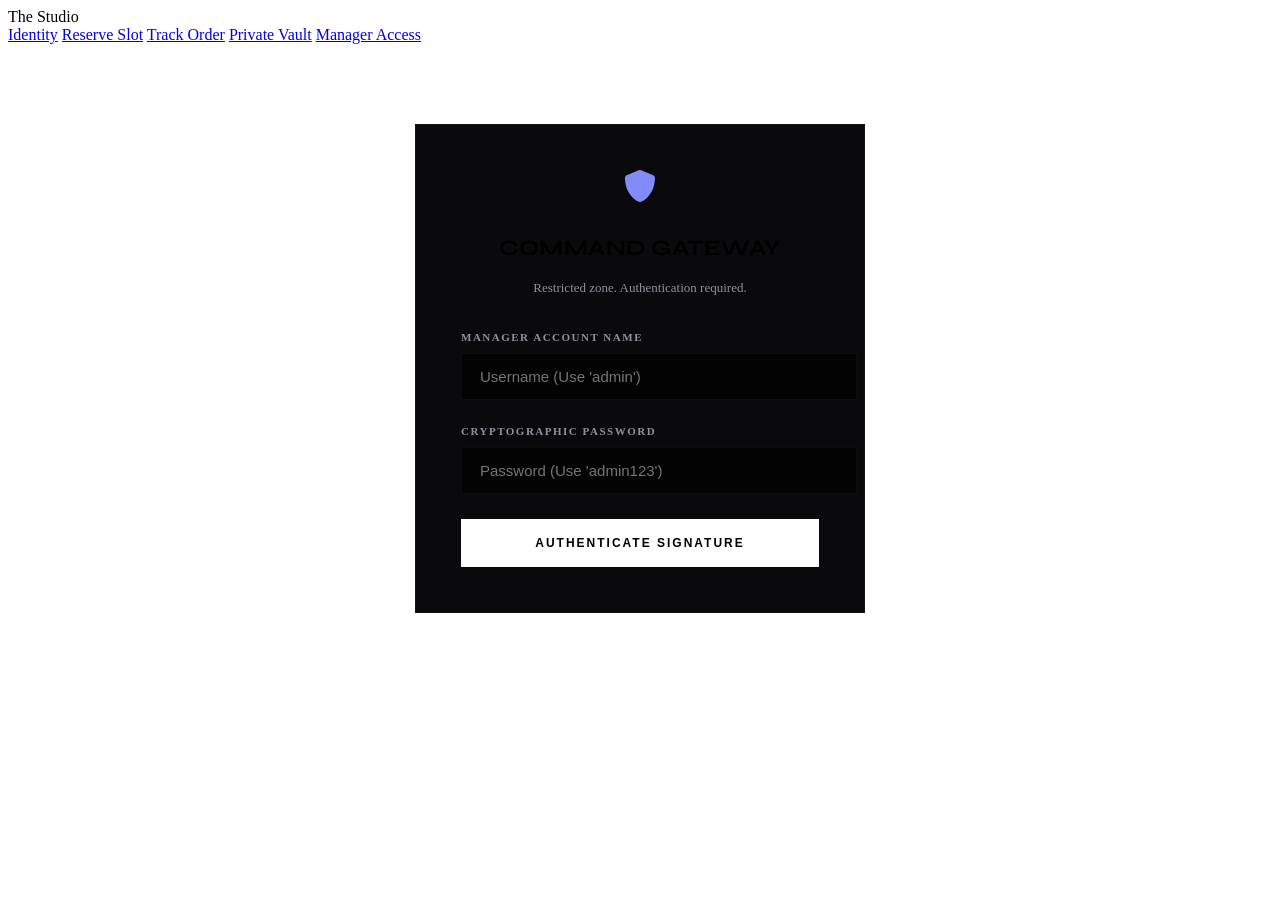
==== admin-login.html @ 2245a084 "Add files via upload" ====
<!DOCTYPE html>
<html lang="en">
<head>
    <meta charset="UTF-8">
    <meta name="viewport" content="width=device-width, initial-scale=1.0">
    <title>Manager Access — The Studio</title>
    <link rel="preconnect" href="https://fonts.googleapis.com">
    <link rel="preconnect" href="https://fonts.gstatic.com" crossorigin>
    <link href="https://fonts.googleapis.com/css2?family=Plus+Jakarta+Sans:wght@300;400;500;600&family=Syne:wght@700;800&display=swap" rel="stylesheet">
    <link rel="stylesheet" href="https://cdnjs.cloudflare.com/ajax/libs/font-awesome/6.0.0/css/all.min.css">
    <link rel="stylesheet" href="css/style.css">
    <style>
        .login-wrapper {
            max-width: 450px;
            margin: 80px auto;
            padding: 0 20px;
        }
        .login-card {
            background: #0a0a0c;
            border: 1px solid rgba(255, 255, 255, 0.04);
            padding: 45px;
        }
        .form-group {
            margin-bottom: 25px;
        }
        .form-group label {
            display: block;
            font-size: 11px;
            text-transform: uppercase;
            letter-spacing: 1.5px;
            color: #8e929b;
            margin-bottom: 10px;
            font-weight: 600;
        }
        .form-group input {
            width: 100%;
            background: #030303;
            border: 1px solid rgba(255, 255, 255, 0.04);
            color: #fff;
            padding: 14px 18px;
            font-size: 15px;
        }
        .form-group input:focus {
            outline: none;
            border-color: rgba(255, 255, 255, 0.3);
        }
        .login-btn {
            background: #fff;
            color: #000;
            border: 1px solid #fff;
            width: 100%;
            padding: 16px;
            font-size: 12px;
            font-weight: 600;
            text-transform: uppercase;
            letter-spacing: 2px;
            cursor: pointer;
        }
        .login-btn:hover {
            background: transparent;
            color: #fff;
        }
    </style>
</head>
<body>

    <header>
        <div class="logo">The <span>Studio</span></div>
        <nav>
            <a href="index.html">Identity</a>
            <a href="booking.html">Reserve Slot</a>
            <a href="track.html">Track Order</a>
            <a href="client-gallery.html">Private Vault</a>
            <a href="admin-login.html" class="active admin-btn">Manager Access</a>
        </nav>
    </header>

    <div class="login-wrapper">
        <div class="login-card">
            <div style="text-align: center; margin-bottom: 35px;">
                <i class="fas fa-shield-alt" style="font-size: 32px; color: #818cf8; margin-bottom: 15px;"></i>
                <h2 style="font-family: 'Syne', sans-serif; font-size: 22px; text-transform: uppercase; letter-spacing: 0.5px;">Command Gateway</h2>
                <p style="color: #8e929b; font-size: 13px; margin-top: 5px;">Restricted zone. Authentication required.</p>
            </div>
            
            <form id="adminLoginForm" onsubmit="event.preventDefault(); triggerAdminAuth();">
                <div class="form-group">
                    <label>Manager Account Name</label>
                    <input type="text" id="adminUser" placeholder="Username (Use 'admin')" required>
                </div>
                <div class="form-group">
                    <label>Cryptographic Password</label>
                    <input type="password" id="adminPass" placeholder="Password (Use 'admin123')" required>
                </div>
                <button type="submit" class="login-btn">Authenticate Signature</button>
            </form>
        </div>
    </div>

    <script src="js/main.js"></script>
    <script>
        function triggerAdminAuth() {
            const user = document.getElementById('adminUser').value.trim();
            const pass = document.getElementById('adminPass').value;

            // Secure Simulation Login Logic
            if(user === 'admin' && pass === 'admin123') {
                // Generate secure local token status
                localStorage.setItem('adminSessionActive', 'true');
                alert("Identity Authenticated! Opening Secure Command Dashboard.");
                window.location.href = 'dashboard.html';
            } else {
                alert("Access Revoked! Demo credentials are 'admin' & 'admin123'.");
            }
        }
    </script>
</body>
</html>
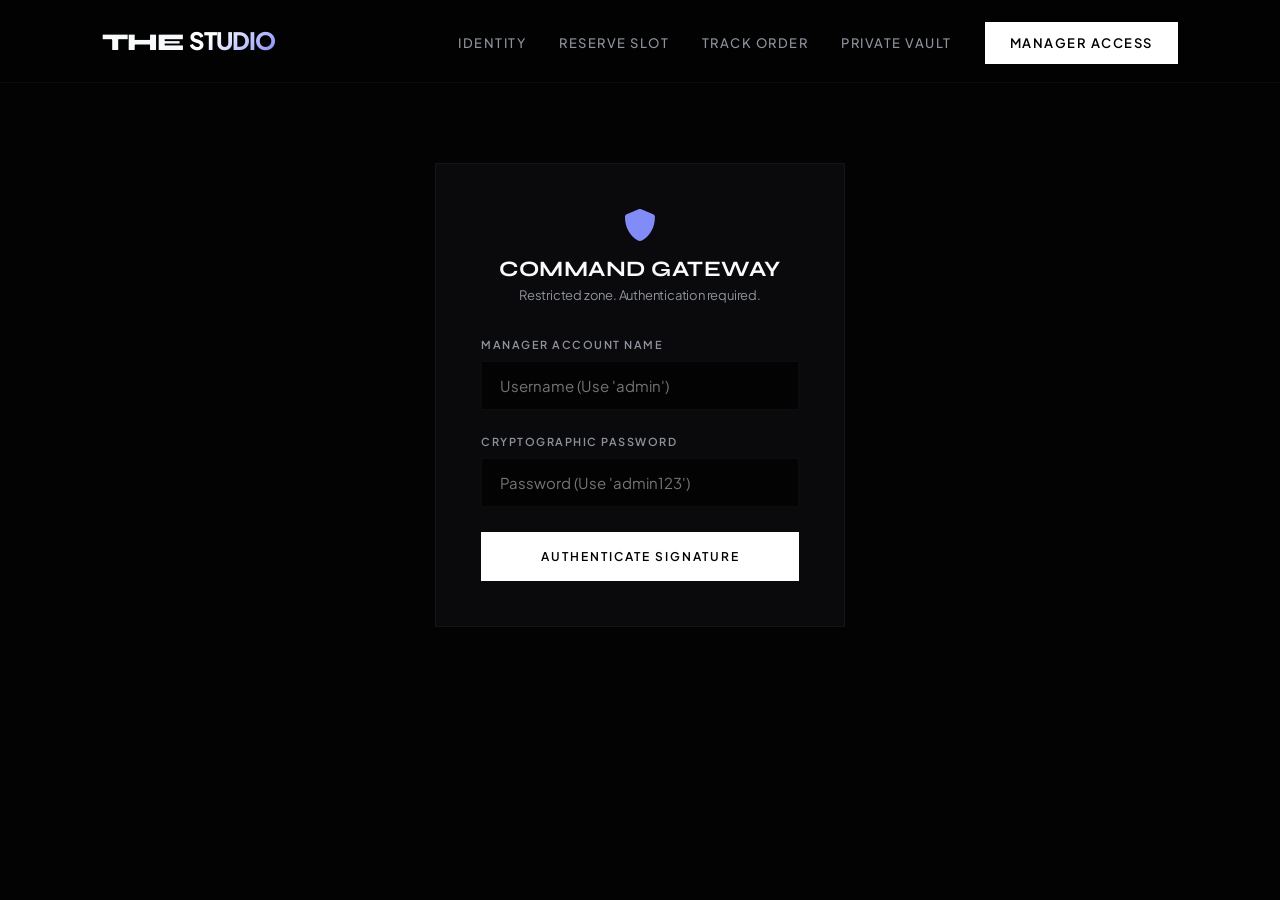
==== commit bcbc118d: "Add files via upload" ====
--- a/admin-login.html
+++ b/admin-login.html
@@ -103,9 +103,7 @@
             const user = document.getElementById('adminUser').value.trim();
             const pass = document.getElementById('adminPass').value;
 
-            // Secure Simulation Login Logic
             if(user === 'admin' && pass === 'admin123') {
-                // Generate secure local token status
                 localStorage.setItem('adminSessionActive', 'true');
                 alert("Identity Authenticated! Opening Secure Command Dashboard.");
                 window.location.href = 'dashboard.html';
--- a/css/style.css
+++ b/css/style.css
@@ -0,0 +1,398 @@
+/* ==========================================================================
+   1. CORE ARCHITECTURE, VARIABLES & FONTS
+   ========================================================================== */
+@import url('https://fonts.googleapis.com/css2?family=Plus+Jakarta+Sans:wght@300;400;500;600&family=Syne:wght@700;800&display=swap');
+
+:root {
+    --bg-pure: #030303;          /* Obsidian Black Base */
+    --bg-surface: #0a0a0c;       /* Dark Titanium Blocks */
+    --accent-indigo: #4f46e5;    /* Luxury Corporate Indigo */
+    --accent-light: #818cf8;     /* Electric Shimmer Violet */
+    --border-subtle: rgba(255, 255, 255, 0.04);
+    --text-main: #f9fafb;
+    --text-muted: #8e929b;
+}
+
+* {
+    margin: 0;
+    padding: 0;
+    box-sizing: border-box;
+    font-family: 'Plus Jakarta Sans', sans-serif;
+    /* Smooth Apple-Grade Inertial Transitions */
+    transition: all 0.5s cubic-bezier(0.16, 1, 0.3, 1);
+}
+
+body {
+    background-color: var(--bg-pure);
+    color: var(--text-main);
+    overflow-x: hidden;
+    letter-spacing: -0.2px;
+}
+
+/* ==========================================================================
+   2. FLOATING FIXED HEADER NAVIGATION
+   ========================================================================== */
+header {
+    background: rgba(3, 3, 3, 0.8);
+    backdrop-filter: blur(25px);
+    -webkit-backdrop-filter: blur(25px);
+    border-bottom: 1px solid var(--border-subtle);
+    padding: 25px 8%;
+    display: flex;
+    justify-content: space-between;
+    align-items: center;
+    position: sticky;
+    top: 0;
+    z-index: 1000;
+}
+
+header .logo {
+    font-family: 'Syne', sans-serif;
+    font-size: 24px;
+    font-weight: 800;
+    text-transform: uppercase;
+    letter-spacing: -1px;
+}
+
+header .logo span {
+    background: linear-gradient(135deg, #fff 30%, var(--accent-light));
+    -webkit-background-clip: text;
+    -webkit-text-fill-color: transparent;
+}
+
+header nav a {
+    color: var(--text-muted);
+    text-decoration: none;
+    margin-left: 30px;
+    font-size: 13px;
+    font-weight: 500;
+    text-transform: uppercase;
+    letter-spacing: 1.5px;
+}
+
+header nav a:hover, header nav a.active {
+    color: #fff;
+    text-shadow: 0 0 15px rgba(255, 255, 255, 0.3);
+}
+
+header nav .admin-btn {
+    background: #fff;
+    color: #000 !important;
+    padding: 12px 24px;
+    font-weight: 600;
+    border: 1px solid #fff;
+}
+
+header nav .admin-btn:hover {
+    background: transparent;
+    color: #fff !important;
+    transform: translateY(-2px);
+}
+
+/* ==========================================================================
+   3. CINEMATIC HERO SPOTLIGHT
+   ========================================================================== */
+.hero {
+    height: 85vh;
+    background: linear-gradient(to bottom, rgba(3,3,3,0.1), var(--bg-pure)), 
+                url('https://images.unsplash.com/photo-1492691527719-9d1e07e534b4?w=1200') center/cover no-repeat;
+    display: flex;
+    flex-direction: column;
+    justify-content: center;
+    align-items: center;
+    text-align: center;
+    padding: 0 20px;
+}
+
+.hero h1 {
+    font-family: 'Syne', sans-serif;
+    font-size: clamp(42px, 8vw, 84px);
+    font-weight: 800;
+    text-transform: uppercase;
+    line-height: 0.9;
+    letter-spacing: -3px;
+    margin-bottom: 25px;
+    background: linear-gradient(to bottom, #ffffff, #a5b4fc);
+    -webkit-background-clip: text;
+    -webkit-text-fill-color: transparent;
+}
+
+.hero p {
+    font-size: 18px;
+    color: var(--text-muted);
+    max-width: 580px;
+    margin-bottom: 40px;
+    font-weight: 300;
+    line-height: 1.6;
+}
+
+.hero .btn {
+    background: transparent;
+    color: white;
+    text-decoration: none;
+    padding: 18px 45px;
+    border: 1px solid rgba(255,255,255,0.25);
+    font-weight: 500;
+    text-transform: uppercase;
+    letter-spacing: 2px;
+    font-size: 12px;
+}
+
+.hero .btn:hover {
+    border-color: #fff;
+    background: #fff;
+    color: #000;
+    transform: translateY(-3px);
+    box-shadow: 0 10px 30px rgba(255,255,255,0.1);
+}
+
+/* ==========================================================================
+   4. PORTFOLIO GRID MATRIX WITH REVEAL OVERLAYS
+   ========================================================================== */
+.gallery-section {
+    padding: 100px 8%;
+    background-color: var(--bg-pure);
+}
+
+.section-meta {
+    text-align: center;
+    margin-bottom: 50px;
+}
+
+.section-meta .subtitle {
+    font-size: 12px;
+    text-transform: uppercase;
+    letter-spacing: 3px;
+    color: var(--accent-light);
+    margin-bottom: 10px;
+    font-weight: 600;
+}
+
+.section-meta h2 {
+    font-family: 'Syne', sans-serif;
+    font-size: 38px;
+    text-transform: uppercase;
+    letter-spacing: -1px;
+}
+
+.category-tabs {
+    text-align: center;
+    margin-bottom: 50px;
+}
+
+.tab-btn {
+    background: var(--bg-surface);
+    border: 1px solid var(--border-subtle);
+    color: var(--text-muted);
+    padding: 12px 28px;
+    margin: 6px;
+    font-size: 13px;
+    font-weight: 500;
+    cursor: pointer;
+    text-transform: uppercase;
+    letter-spacing: 1px;
+}
+
+.tab-btn.active, .tab-btn:hover {
+    background: #fff;
+    color: #000;
+    border-color: #fff;
+}
+
+.image-grid {
+    display: grid;
+    grid-template-columns: repeat(auto-fit, minmax(340px, 1fr));
+    gap: 30px;
+}
+
+.img-card {
+    background: var(--bg-surface);
+    border: 1px solid var(--border-subtle);
+    position: relative;
+    overflow: hidden;
+}
+
+.img-card img {
+    width: 100%;
+    height: 460px;
+    object-fit: cover;
+    display: block;
+    filter: grayscale(25%);
+}
+
+.card-overlay {
+    position: absolute;
+    bottom: 0;
+    left: 0;
+    width: 100%;
+    height: 100%;
+    background: linear-gradient(to top, rgba(3,3,3,0.95) 10%, rgba(3,3,3,0));
+    display: flex;
+    align-items: flex-end;
+    padding: 30px;
+    opacity: 0;
+}
+
+.card-overlay span {
+    font-family: 'Syne', sans-serif;
+    font-size: 16px;
+    text-transform: uppercase;
+    letter-spacing: 1px;
+    color: #fff;
+}
+
+.img-card:hover img {
+    filter: grayscale(0%);
+    transform: scale(1.03);
+}
+
+.img-card:hover .card-overlay {
+    opacity: 1;
+}
+
+/* ==========================================================================
+   5. EXPERIENTIAL EXPERT REVIEWS SECTION
+   ========================================================================== */
+.reviews {
+    padding: 100px 8%;
+    background: var(--bg-surface);
+    border-top: 1px solid var(--border-subtle);
+    border-bottom: 1px solid var(--border-subtle);
+}
+
+.review-container {
+    display: flex;
+    justify-content: center;
+}
+
+.review-card {
+    background: var(--bg-pure);
+    border: 1px solid var(--border-subtle);
+    padding: 50px;
+    max-width: 650px;
+    text-align: center;
+    position: relative;
+}
+
+.quote-icon {
+    font-family: 'Syne', sans-serif;
+    font-size: 80px;
+    line-height: 1;
+    color: rgba(129, 140, 248, 0.15);
+    position: absolute;
+    top: 10px;
+    left: 45%;
+}
+
+.review-card p {
+    font-size: 18px;
+    line-height: 1.7;
+    color: #e5e7eb;
+    margin-bottom: 30px;
+    font-weight: 300;
+}
+
+.review-card h4 {
+    font-family: 'Syne', sans-serif;
+    font-size: 18px;
+    text-transform: uppercase;
+    letter-spacing: 1px;
+    margin-bottom: 5px;
+}
+
+.client-title {
+    font-size: 11px;
+    text-transform: uppercase;
+    letter-spacing: 2px;
+    color: var(--accent-light);
+    font-weight: 600;
+}
+
+/* ==========================================================================
+   6. METRIC HIGH-END FOOTER WITH DARK MAP
+   ========================================================================== */
+footer {
+    background-color: var(--bg-pure);
+    padding: 90px 8% 40px;
+}
+
+.footer-container {
+    display: flex;
+    justify-content: space-between;
+    flex-wrap: wrap;
+    gap: 50px;
+}
+
+.footer-info, .footer-map {
+    flex: 1;
+    min-width: 300px;
+}
+
+footer h3 {
+    font-family: 'Syne', sans-serif;
+    text-transform: uppercase;
+    letter-spacing: 1px;
+    color: #fff;
+    margin-bottom: 30px;
+    font-size: 18px;
+}
+
+.contact-link {
+    font-size: 15px;
+    margin-bottom: 20px;
+    color: var(--text-muted);
+}
+
+.contact-link a {
+    color: var(--text-muted);
+    text-decoration: none;
+}
+
+.contact-link a:hover {
+    color: #fff;
+}
+
+.contact-link i {
+    margin-right: 10px;
+    color: var(--accent-light);
+}
+
+.social-icons a {
+    color: #fff;
+    font-size: 20px;
+    margin-right: 25px;
+    opacity: 0.5;
+}
+
+.social-icons a:hover {
+    opacity: 1;
+    transform: translateY(-2px);
+}
+
+.footer-map iframe {
+    border-radius: 4px;
+    border: 1px solid var(--border-subtle);
+    filter: grayscale(1) invert(1) contrast(1.2); /* Elite Dark Map Visual */
+}
+
+.footer-bottom {
+    text-align: center;
+    margin-top: 70px;
+    border-top: 1px solid var(--border-subtle);
+    padding-top: 35px;
+    font-size: 12px;
+    color: #555;
+    letter-spacing: 0.5px;
+}
+
+/* ==========================================================================
+   7. ADAPTIVE PLATFORM RESPONSIVENESS
+   ========================================================================== */
+@media (max-width: 768px) {
+    header { padding: 20px 5%; flex-direction: column; gap: 15px; }
+    header nav a { margin: 0 12px; font-size: 12px; }
+    .hero h1 { font-size: 46px; letter-spacing: -1.5px; }
+    .review-card { padding: 30px 20px; }
+}
+
+
